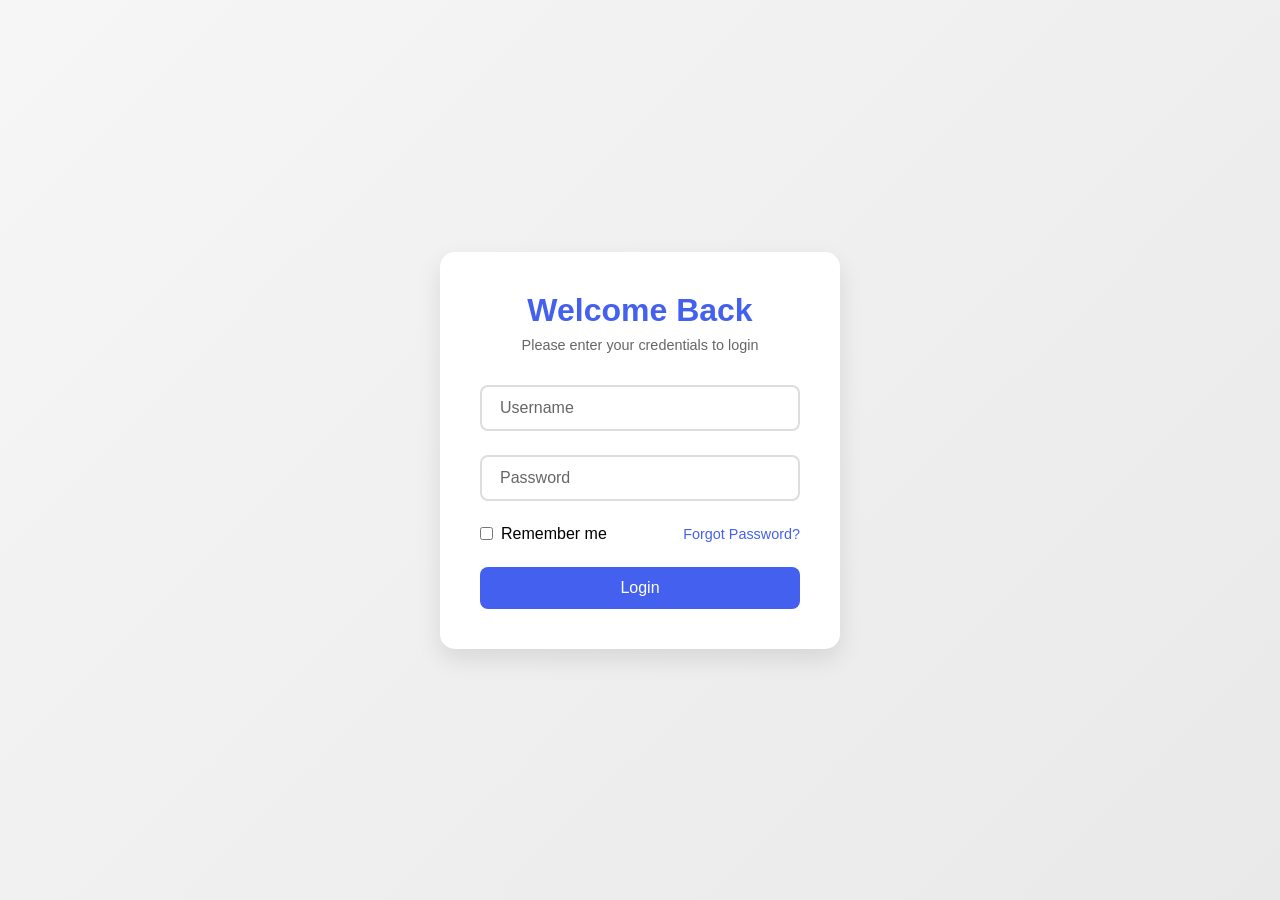
==== index.html @ 2fa5e7f1 "This is  start by nouf" ====
<!DOCTYPE html>
<html lang="en">
<head>
    <meta charset="UTF-8">
    <meta name="viewport" content="width=device-width, initial-scale=1.0">
    <title>Login System</title>
    <link href="https://cdnjs.cloudflare.com/ajax/libs/font-awesome/6.0.0/css/all.min.css" rel="stylesheet">
    <style>
        * {
            margin: 0;
            padding: 0;
            box-sizing: border-box;
        }

        :root {
            --primary-color: #4361ee;
            --error-color: #ef233c;
            --success-color: #2ecc71;
            --bg-color: #f8f9fa;
            --text-color: #2b2d42;
        }

        body {
            font-family: 'Segoe UI', sans-serif;
            background: var(--bg-color);
            height: 100vh;
            display: flex;
            justify-content: center;
            align-items: center;
            background: linear-gradient(135deg, #f6f6f6 0%, #e9e9e9 100%);
        }

        .login-container {
            background: white;
            padding: 2.5rem;
            border-radius: 15px;
            box-shadow: 0 10px 25px rgba(0,0,0,0.1);
            width: 100%;
            max-width: 400px;
            position: relative;
            overflow: hidden;
        }

        .login-header {
            text-align: center;
            margin-bottom: 2rem;
        }

        .login-header h1 {
            color: var(--primary-color);
            font-size: 2rem;
            margin-bottom: 0.5rem;
        }

        .login-header p {
            color: #666;
            font-size: 0.9rem;
        }

        .input-group {
            position: relative;
            margin-bottom: 1.5rem;
        }

        .input-group input {
            width: 100%;
            padding: 12px 15px;
            border: 2px solid #ddd;
            border-radius: 8px;
            font-size: 1rem;
            transition: all 0.3s ease;
        }

        .input-group input:focus {
            border-color: var(--primary-color);
            outline: none;
            box-shadow: 0 0 0 3px rgba(67, 97, 238, 0.1);
        }

        .input-group label {
            position: absolute;
            left: 15px;
            top: 50%;
            transform: translateY(-50%);
            background: white;
            padding: 0 5px;
            color: #666;
            transition: all 0.3s ease;
            pointer-events: none;
        }

        .input-group input:focus ~ label,
        .input-group input:valid ~ label {
            top: 0;
            font-size: 0.85rem;
            color: var(--primary-color);
        }

        .error-message {
            background: #fff3f3;
            color: var(--error-color);
            padding: 10px;
            border-radius: 8px;
            margin-bottom: 1rem;
            font-size: 0.9rem;
            display: none;
            animation: slideDown 0.3s ease-out;
        }

        @keyframes slideDown {
            from {
                transform: translateY(-10px);
                opacity: 0;
            }
            to {
                transform: translateY(0);
                opacity: 1;
            }
        }

        .login-btn {
            width: 100%;
            padding: 12px;
            background: var(--primary-color);
            color: white;
            border: none;
            border-radius: 8px;
            font-size: 1rem;
            cursor: pointer;
            transition: all 0.3s ease;
            position: relative;
        }

        .login-btn:hover {
            background: #3451d1;
            transform: translateY(-1px);
        }

        .login-btn:active {
            transform: translateY(1px);
        }

        .login-btn.loading {
            color: transparent;
        }

        .login-btn .spinner {
            position: absolute;
            top: 50%;
            left: 50%;
            transform: translate(-50%, -50%);
            display: none;
        }

        .login-btn.loading .spinner {
            display: block;
            color: white;
        }

        .remember-forgot {
            display: flex;
            justify-content: space-between;
            align-items: center;
            margin-bottom: 1.5rem;
        }

        .remember-me {
            display: flex;
            align-items: center;
            gap: 0.5rem;
        }

        .remember-me input[type="checkbox"] {
            accent-color: var(--primary-color);
        }

        .forgot-password {
            color: var(--primary-color);
            text-decoration: none;
            font-size: 0.9rem;
        }

        .forgot-password:hover {
            text-decoration: underline;
        }

        @media (max-width: 480px) {
            .login-container {
                margin: 1rem;
                padding: 1.5rem;
            }
        }

        /* Success message styles */
        .success-message {
            background: #efffef;
            color: var(--success-color);
            padding: 10px;
            border-radius: 8px;
            margin-bottom: 1rem;
            font-size: 0.9rem;
            display: none;
            animation: slideDown 0.3s ease-out;
        }

        /* Loading overlay */
        .loading-overlay {
            position: absolute;
            top: 0;
            left: 0;
            right: 0;
            bottom: 0;
            background: rgba(255, 255, 255, 0.8);
            display: none;
            justify-content: center;
            align-items: center;
            backdrop-filter: blur(3px);
        }

        .loading-overlay.active {
            display: flex;
        }
    </style>
</head>
<body>
    <div class="login-container">
        <div class="login-header">
            <h1>Welcome Back</h1>
            <p>Please enter your credentials to login</p>
        </div>

        <div class="error-message" id="errorMessage"></div>
        <div class="success-message" id="successMessage"></div>

        <form id="loginForm">
            <div class="input-group">
                <input type="text" id="username" required>
                <label for="username">Username</label>
            </div>

            <div class="input-group">
                <input type="password" id="password" required>
                <label for="password">Password</label>
            </div>

            <div class="remember-forgot">
                <label class="remember-me">
                    <input type="checkbox" id="rememberMe">
                    <span>Remember me</span>
                </label>
                <a href="#" class="forgot-password">Forgot Password?</a>
            </div>

            <button type="submit" class="login-btn" id="loginBtn">
                Login
                <span class="spinner">
                    <i class="fas fa-circle-notch fa-spin"></i>
                </span>
            </button>
        </form>

        <div class="loading-overlay">
            <i class="fas fa-circle-notch fa-spin fa-2x"></i>
        </div>
    </div>

    <script>
     document.addEventListener('DOMContentLoaded', function() {
    const loginForm = document.getElementById('loginForm');
    const errorMessage = document.getElementById('errorMessage');
    const successMessage = document.getElementById('successMessage');
    const loginBtn = document.getElementById('loginBtn');
    const loadingOverlay = document.querySelector('.loading-overlay');

    // Utility functions for showing messages and loading states
    function showError(message) {
        errorMessage.textContent = message;
        errorMessage.style.display = 'block';
        successMessage.style.display = 'none';
        loginForm.classList.add('shake');
        setTimeout(() => {
            errorMessage.style.display = 'none';
            loginForm.classList.remove('shake');
        }, 3000);
    }

    function showSuccess(message) {
        successMessage.textContent = message;
        successMessage.style.display = 'block';
        errorMessage.style.display = 'none';
        setTimeout(() => {
            successMessage.style.display = 'none';
        }, 3000);
    }

    function startLoading() {
        loginBtn.classList.add('loading');
        loadingOverlay.classList.add('active');
        loginBtn.disabled = true;
    }

    function stopLoading() {
        loginBtn.classList.remove('loading');
        loadingOverlay.classList.remove('active');
        loginBtn.disabled = false;
    }

    // Form submission handler
    loginForm.addEventListener('submit', async (e) => {
        e.preventDefault();
        
        const username = document.getElementById('username').value.trim();
        const password = document.getElementById('password').value.trim();

        // Front-end validation
        if (!username) {
            showError('Please enter your username');
            return;
        }

        if (!password) {
            showError('Please enter your password');
            return;
        }

      

        startLoading();

        // AJAX request
        const xhr = new XMLHttpRequest();
        xhr.open('POST', 'login.php', true);
        xhr.setRequestHeader('Content-Type', 'application/x-www-form-urlencoded');

        xhr.onload = function() {
            stopLoading();
            
            if (xhr.status === 200) {
                try {
                    const response = JSON.parse(xhr.responseText);
                    
                    if (response.success) {
                        showSuccess(response.message || 'Login successful! Redirecting...');
                        setTimeout(() => {
                            window.location.href = response.redirect || '/dashboard';
                        }, 1500);
                    } else {
                        showError(response.message || 'Invalid credentials');
                    }
                } catch (e) {
                    // Fallback for non-JSON responses
                    if (xhr.responseText.includes('Welcome')) {
                        showSuccess('Login successful! Redirecting...');
                        setTimeout(() => {
                            window.location.href = '/dashboard';
                        }, 1500);
                    } else {
                        showError(xhr.responseText || 'Invalid credentials');
                    }
                }
            } else {
                showError('Server error! Please try again later.');
            }
        };

        xhr.onerror = function() {
            stopLoading();
            showError('Connection error! Please check your internet connection.');
        };

        xhr.ontimeout = function() {
            stopLoading();
            showError('Request timed out! Please try again.');
        };

        // Set timeout for request
        xhr.timeout = 10000; // 10 seconds

        // Send the request with CSRF token if available
        const csrfToken = document.querySelector('meta[name="csrf-token"]')?.getAttribute('content');
        let formData = `username=${encodeURIComponent(username)}&password=${encodeURIComponent(password)}`;
        if (csrfToken) {
            formData += `&csrf_token=${encodeURIComponent(csrfToken)}`;
        }

        xhr.send(formData);
    });

    // Input animations and validation
    const inputs = document.querySelectorAll('input');
    inputs.forEach(input => {
        // Focus effects
        input.addEventListener('focus', () => {
            input.parentElement.classList.add('focused');
        });
        
        input.addEventListener('blur', () => {
            if (!input.value) {
                input.parentElement.classList.remove('focused');
            }
            validateInput(input);
        });

        // Real-time validation
        input.addEventListener('input', () => {
            validateInput(input);
        });
    });

    function validateInput(input) {
        const parent = input.parentElement;
        
        if (input.id === 'username') {
            if (input.value.length < 3) {
                parent.classList.add('error');
                parent.dataset.error = 'Username must be at least 3 characters';
            } else {
                parent.classList.remove('error');
                delete parent.dataset.error;
            }
        }
        
    
    }

    // Remember me functionality
    const rememberMe = document.getElementById('rememberMe');
    if (rememberMe) {
        rememberMe.checked = localStorage.getItem('rememberMe') === 'true';
        rememberMe.addEventListener('change', () => {
            localStorage.setItem('rememberMe', rememberMe.checked);
        });
    }
});
    </script>
</body>
</html>
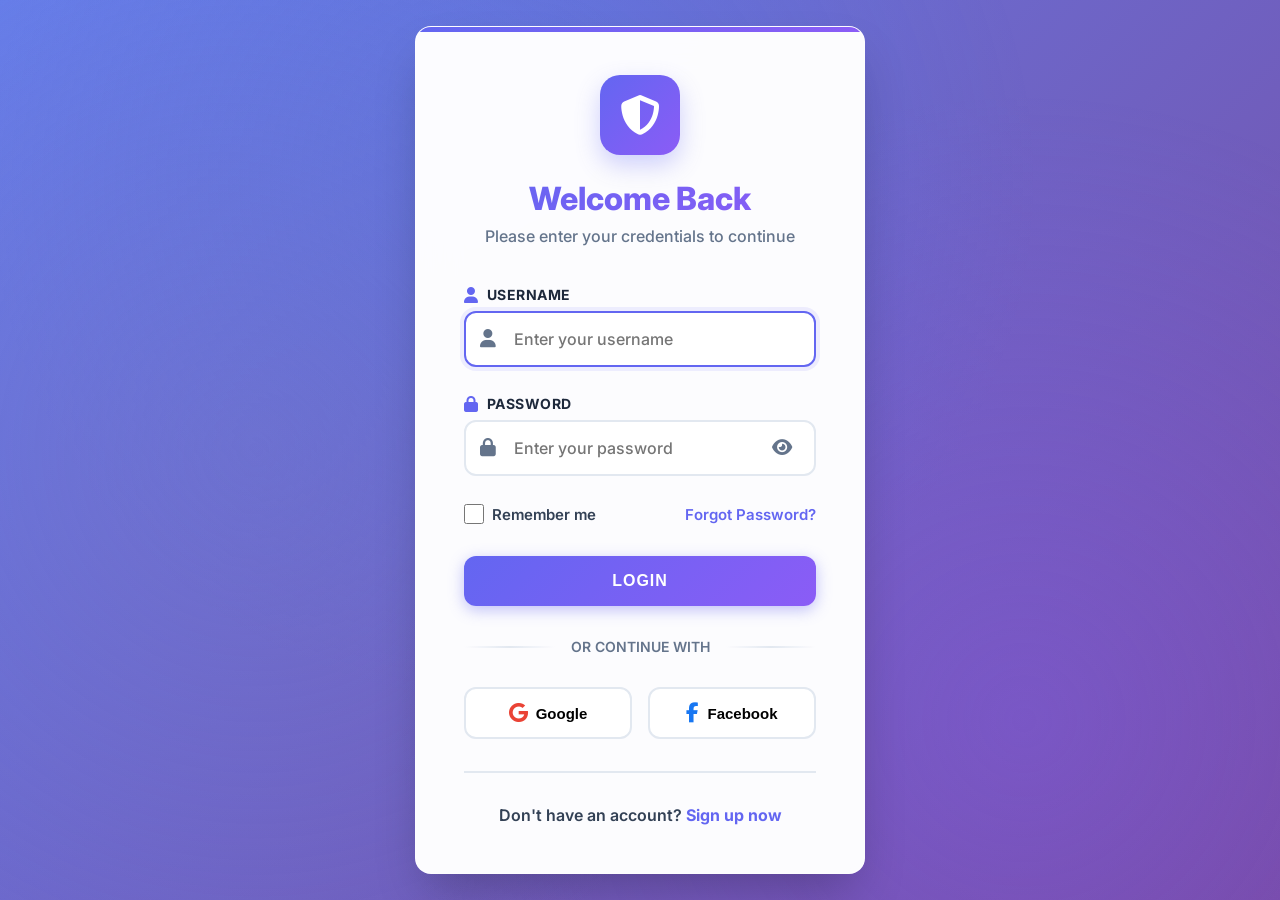
==== commit 048ab805: "last updated index.html and login.php" ====
--- a/index.html
+++ b/index.html
@@ -3,8 +3,9 @@
 <head>
     <meta charset="UTF-8">
     <meta name="viewport" content="width=device-width, initial-scale=1.0">
-    <title>Login System</title>
-    <link href="https://cdnjs.cloudflare.com/ajax/libs/font-awesome/6.0.0/css/all.min.css" rel="stylesheet">
+    <title>Login System - Professional Authentication</title>
+    <link href="https://cdnjs.cloudflare.com/ajax/libs/font-awesome/6.5.1/css/all.min.css" rel="stylesheet">
+    <link href="https://fonts.googleapis.com/css2?family=Inter:wght@300;400;500;600;700;800&display=swap" rel="stylesheet">
     <style>
         * {
             margin: 0;
@@ -13,103 +14,80 @@
         }
 
         :root {
-            --primary-color: #4361ee;
-            --error-color: #ef233c;
-            --success-color: #2ecc71;
-            --bg-color: #f8f9fa;
-            --text-color: #2b2d42;
+            --primary: #6366f1;
+            --primary-dark: #4f46e5;
+            --primary-light: #818cf8;
+            --secondary: #8b5cf6;
+            --success: #10b981;
+            --error: #ef4444;
+            --warning: #f59e0b;
+            --dark: #1e293b;
+            --light: #f8fafc;
+            --text: #334155;
+            --text-light: #64748b;
+            --border: #e2e8f0;
+            --shadow: 0 4px 6px -1px rgba(0,0,0,0.1);
+            --shadow-lg: 0 20px 25px -5px rgba(0,0,0,0.1);
+            --shadow-xl: 0 25px 50px -12px rgba(0,0,0,0.25);
+            --radius: 12px;
+            --radius-lg: 16px;
+            --transition: all 0.3s cubic-bezier(0.4, 0, 0.2, 1);
         }
 
         body {
-            font-family: 'Segoe UI', sans-serif;
-            background: var(--bg-color);
-            height: 100vh;
+            font-family: 'Inter', -apple-system, BlinkMacSystemFont, 'Segoe UI', sans-serif;
+            background: linear-gradient(135deg, #667eea 0%, #764ba2 100%);
+            min-height: 100vh;
             display: flex;
             justify-content: center;
             align-items: center;
-            background: linear-gradient(135deg, #f6f6f6 0%, #e9e9e9 100%);
-        }
-
-        .login-container {
-            background: white;
-            padding: 2.5rem;
-            border-radius: 15px;
-            box-shadow: 0 10px 25px rgba(0,0,0,0.1);
-            width: 100%;
-            max-width: 400px;
+            padding: 1rem;
             position: relative;
             overflow: hidden;
         }
 
-        .login-header {
-            text-align: center;
-            margin-bottom: 2rem;
-        }
-
-        .login-header h1 {
-            color: var(--primary-color);
-            font-size: 2rem;
-            margin-bottom: 0.5rem;
-        }
-
-        .login-header p {
-            color: #666;
-            font-size: 0.9rem;
-        }
-
-        .input-group {
+        body::before {
+            content: '';
+            position: fixed;
+            top: 0;
+            left: 0;
+            width: 100%;
+            height: 100%;
+            background: 
+                radial-gradient(circle at 20% 50%, rgba(120, 119, 198, 0.3), transparent 50%),
+                radial-gradient(circle at 80% 80%, rgba(138, 92, 246, 0.3), transparent 50%),
+                radial-gradient(circle at 40% 20%, rgba(59, 130, 246, 0.2), transparent 50%);
+            pointer-events: none;
+            animation: gradientShift 15s ease infinite;
+        }
+
+        @keyframes gradientShift {
+            0%, 100% { opacity: 1; }
+            50% { opacity: 0.8; }
+        }
+
+        .login-wrapper {
             position: relative;
-            margin-bottom: 1.5rem;
-        }
-
-        .input-group input {
+            z-index: 1;
             width: 100%;
-            padding: 12px 15px;
-            border: 2px solid #ddd;
-            border-radius: 8px;
-            font-size: 1rem;
-            transition: all 0.3s ease;
-        }
-
-        .input-group input:focus {
-            border-color: var(--primary-color);
-            outline: none;
-            box-shadow: 0 0 0 3px rgba(67, 97, 238, 0.1);
-        }
-
-        .input-group label {
-            position: absolute;
-            left: 15px;
-            top: 50%;
-            transform: translateY(-50%);
-            background: white;
-            padding: 0 5px;
-            color: #666;
-            transition: all 0.3s ease;
-            pointer-events: none;
-        }
-
-        .input-group input:focus ~ label,
-        .input-group input:valid ~ label {
-            top: 0;
-            font-size: 0.85rem;
-            color: var(--primary-color);
-        }
-
-        .error-message {
-            background: #fff3f3;
-            color: var(--error-color);
-            padding: 10px;
-            border-radius: 8px;
-            margin-bottom: 1rem;
-            font-size: 0.9rem;
-            display: none;
-            animation: slideDown 0.3s ease-out;
-        }
-
-        @keyframes slideDown {
+            max-width: 450px;
+        }
+
+        .login-container {
+            background: rgba(255, 255, 255, 0.98);
+            backdrop-filter: blur(20px);
+            padding: 3rem;
+            border-radius: var(--radius-lg);
+            box-shadow: var(--shadow-xl);
+            border: 1px solid rgba(255, 255, 255, 0.5);
+            position: relative;
+            overflow: hidden;
+            animation: slideUp 0.6s cubic-bezier(0.34, 1.56, 0.64, 1);
+        }
+
+        @keyframes slideUp {
             from {
-                transform: translateY(-10px);
+                transform: translateY(50px);
                 opacity: 0;
             }
             to {
@@ -118,33 +96,306 @@
             }
         }
 
+        .login-container::before {
+            content: '';
+            position: absolute;
+            top: 0;
+            left: 0;
+            width: 100%;
+            height: 5px;
+            background: linear-gradient(90deg, var(--primary), var(--secondary));
+        }
+
+        .login-header {
+            text-align: center;
+            margin-bottom: 2.5rem;
+        }
+
+        .logo {
+            width: 80px;
+            height: 80px;
+            margin: 0 auto 1.5rem;
+            background: linear-gradient(135deg, var(--primary), var(--secondary));
+            border-radius: 20px;
+            display: flex;
+            align-items: center;
+            justify-content: center;
+            box-shadow: 0 10px 25px rgba(99, 102, 241, 0.3);
+            animation: float 3s ease-in-out infinite;
+        }
+
+        @keyframes float {
+            0%, 100% { transform: translateY(0); }
+            50% { transform: translateY(-10px); }
+        }
+
+        .logo i {
+            font-size: 2.5rem;
+            color: white;
+        }
+
+        .login-header h1 {
+            font-size: 2rem;
+            font-weight: 800;
+            background: linear-gradient(135deg, var(--primary) 0%, var(--secondary) 100%);
+            -webkit-background-clip: text;
+            -webkit-text-fill-color: transparent;
+            background-clip: text;
+            margin-bottom: 0.5rem;
+        }
+
+        .login-header p {
+            color: var(--text-light);
+            font-size: 1rem;
+            font-weight: 500;
+        }
+
+        .alert {
+            padding: 1rem 1.25rem;
+            border-radius: var(--radius);
+            margin-bottom: 1.5rem;
+            display: none;
+            align-items: center;
+            gap: 0.75rem;
+            font-weight: 600;
+            font-size: 0.9375rem;
+            animation: slideDown 0.4s cubic-bezier(0.34, 1.56, 0.64, 1);
+        }
+
+        @keyframes slideDown {
+            from {
+                transform: translateY(-20px);
+                opacity: 0;
+            }
+            to {
+                transform: translateY(0);
+                opacity: 1;
+            }
+        }
+
+        .alert.show {
+            display: flex;
+        }
+
+        .alert i {
+            font-size: 1.25rem;
+        }
+
+        .alert-error {
+            background: linear-gradient(135deg, #fef2f2 0%, #fee2e2 100%);
+            color: var(--error);
+            border: 2px solid #fecaca;
+        }
+
+        .alert-success {
+            background: linear-gradient(135deg, #f0fdf4 0%, #dcfce7 100%);
+            color: var(--success);
+            border: 2px solid #bbf7d0;
+        }
+
+        .alert-warning {
+            background: linear-gradient(135deg, #fffbeb 0%, #fef3c7 100%);
+            color: var(--warning);
+            border: 2px solid #fde68a;
+        }
+
+        .input-group {
+            position: relative;
+            margin-bottom: 1.75rem;
+        }
+
+        .input-group label {
+            display: block;
+            margin-bottom: 0.5rem;
+            color: var(--dark);
+            font-weight: 700;
+            font-size: 0.875rem;
+            text-transform: uppercase;
+            letter-spacing: 0.5px;
+            display: flex;
+            align-items: center;
+            gap: 0.5rem;
+        }
+
+        .input-group label i {
+            color: var(--primary);
+            font-size: 1rem;
+        }
+
+        .input-wrapper {
+            position: relative;
+        }
+
+        .input-icon {
+            position: absolute;
+            left: 1rem;
+            top: 50%;
+            transform: translateY(-50%);
+            color: var(--text-light);
+            font-size: 1.125rem;
+            transition: var(--transition);
+        }
+
+        .input-group input {
+            width: 100%;
+            padding: 1rem 1rem 1rem 3rem;
+            border: 2px solid var(--border);
+            border-radius: var(--radius);
+            font-size: 1rem;
+            font-weight: 500;
+            transition: var(--transition);
+            font-family: inherit;
+            background: white;
+        }
+
+        .input-group input:focus {
+            outline: none;
+            border-color: var(--primary);
+            box-shadow: 0 0 0 4px rgba(99, 102, 241, 0.1);
+        }
+
+        .input-group input:focus ~ .input-icon {
+            color: var(--primary);
+        }
+
+        .input-group.error input {
+            border-color: var(--error);
+            animation: shake 0.4s;
+        }
+
+        @keyframes shake {
+            0%, 100% { transform: translateX(0); }
+            25% { transform: translateX(-10px); }
+            75% { transform: translateX(10px); }
+        }
+
+        .password-toggle {
+            position: absolute;
+            right: 1rem;
+            top: 50%;
+            transform: translateY(-50%);
+            background: none;
+            border: none;
+            color: var(--text-light);
+            cursor: pointer;
+            font-size: 1.125rem;
+            transition: var(--transition);
+            padding: 0.5rem;
+        }
+
+        .password-toggle:hover {
+            color: var(--primary);
+        }
+
+        .input-error {
+            color: var(--error);
+            font-size: 0.8125rem;
+            margin-top: 0.5rem;
+            display: none;
+            font-weight: 600;
+        }
+
+        .input-group.error .input-error {
+            display: block;
+        }
+
+        .remember-forgot {
+            display: flex;
+            justify-content: space-between;
+            align-items: center;
+            margin-bottom: 2rem;
+        }
+
+        .remember-me {
+            display: flex;
+            align-items: center;
+            gap: 0.5rem;
+            cursor: pointer;
+            user-select: none;
+        }
+
+        .remember-me input[type="checkbox"] {
+            width: 20px;
+            height: 20px;
+            accent-color: var(--primary);
+            cursor: pointer;
+        }
+
+        .remember-me label {
+            color: var(--text);
+            font-weight: 600;
+            cursor: pointer;
+            font-size: 0.9375rem;
+        }
+
+        .forgot-password {
+            color: var(--primary);
+            text-decoration: none;
+            font-weight: 600;
+            font-size: 0.9375rem;
+            transition: var(--transition);
+        }
+
+        .forgot-password:hover {
+            color: var(--primary-dark);
+            text-decoration: underline;
+        }
+
         .login-btn {
             width: 100%;
-            padding: 12px;
-            background: var(--primary-color);
+            padding: 1rem 1.5rem;
+            background: linear-gradient(135deg, var(--primary), var(--secondary));
             color: white;
             border: none;
-            border-radius: 8px;
+            border-radius: var(--radius);
             font-size: 1rem;
+            font-weight: 700;
             cursor: pointer;
-            transition: all 0.3s ease;
+            transition: var(--transition);
             position: relative;
+            overflow: hidden;
+            text-transform: uppercase;
+            letter-spacing: 1px;
+            box-shadow: 0 4px 15px rgba(99, 102, 241, 0.4);
+        }
+
+        .login-btn::before {
+            content: '';
+            position: absolute;
+            top: 50%;
+            left: 50%;
+            width: 0;
+            height: 0;
+            border-radius: 50%;
+            background: rgba(255, 255, 255, 0.3);
+            transform: translate(-50%, -50%);
+            transition: width 0.6s, height 0.6s;
+        }
+
+        .login-btn:hover::before {
+            width: 300px;
+            height: 300px;
         }
 
         .login-btn:hover {
-            background: #3451d1;
-            transform: translateY(-1px);
+            box-shadow: 0 6px 20px rgba(99, 102, 241, 0.5);
+            transform: translateY(-2px);
         }
 
         .login-btn:active {
-            transform: translateY(1px);
+            transform: translateY(0);
+        }
+
+        .login-btn:disabled {
+            opacity: 0.7;
+            cursor: not-allowed;
         }
 
         .login-btn.loading {
             color: transparent;
         }
 
-        .login-btn .spinner {
+        .spinner {
             position: absolute;
             top: 50%;
             left: 50%;
@@ -154,284 +405,512 @@
 
         .login-btn.loading .spinner {
             display: block;
+        }
+
+        .spinner i {
+            font-size: 1.5rem;
             color: white;
-        }
-
-        .remember-forgot {
-            display: flex;
-            justify-content: space-between;
-            align-items: center;
-            margin-bottom: 1.5rem;
-        }
-
-        .remember-me {
+            animation: spin 1s linear infinite;
+        }
+
+        @keyframes spin {
+            from { transform: rotate(0deg); }
+            to { transform: rotate(360deg); }
+        }
+
+        .divider {
             display: flex;
             align-items: center;
+            margin: 2rem 0;
+            color: var(--text-light);
+            font-weight: 600;
+            font-size: 0.875rem;
+        }
+
+        .divider::before,
+        .divider::after {
+            content: '';
+            flex: 1;
+            height: 2px;
+            background: linear-gradient(90deg, transparent, var(--border), transparent);
+        }
+
+        .divider span {
+            padding: 0 1rem;
+        }
+
+        .social-login {
+            display: grid;
+            grid-template-columns: repeat(2, 1fr);
+            gap: 1rem;
+        }
+
+        .social-btn {
+            padding: 0.875rem;
+            border: 2px solid var(--border);
+            border-radius: var(--radius);
+            background: white;
+            cursor: pointer;
+            transition: var(--transition);
+            display: flex;
+            align-items: center;
+            justify-content: center;
             gap: 0.5rem;
-        }
-
-        .remember-me input[type="checkbox"] {
-            accent-color: var(--primary-color);
-        }
-
-        .forgot-password {
-            color: var(--primary-color);
+            font-weight: 600;
+            font-size: 0.9375rem;
+        }
+
+        .social-btn:hover {
+            border-color: var(--primary);
+            background: linear-gradient(135deg, rgba(99, 102, 241, 0.05) 0%, rgba(139, 92, 246, 0.05) 100%);
+            transform: translateY(-2px);
+            box-shadow: var(--shadow);
+        }
+
+        .social-btn i {
+            font-size: 1.25rem;
+        }
+
+        .social-btn.google i {
+            color: #ea4335;
+        }
+
+        .social-btn.facebook i {
+            color: #1877f2;
+        }
+
+        .signup-link {
+            text-align: center;
+            margin-top: 2rem;
+            padding-top: 2rem;
+            border-top: 2px solid var(--border);
+            color: var(--text);
+            font-weight: 600;
+        }
+
+        .signup-link a {
+            color: var(--primary);
             text-decoration: none;
-            font-size: 0.9rem;
-        }
-
-        .forgot-password:hover {
+            font-weight: 700;
+            transition: var(--transition);
+        }
+
+        .signup-link a:hover {
+            color: var(--primary-dark);
             text-decoration: underline;
         }
 
-        @media (max-width: 480px) {
-            .login-container {
-                margin: 1rem;
-                padding: 1.5rem;
-            }
-        }
-
-        /* Success message styles */
-        .success-message {
-            background: #efffef;
-            color: var(--success-color);
-            padding: 10px;
-            border-radius: 8px;
-            margin-bottom: 1rem;
-            font-size: 0.9rem;
-            display: none;
-            animation: slideDown 0.3s ease-out;
-        }
-
-        /* Loading overlay */
         .loading-overlay {
             position: absolute;
             top: 0;
             left: 0;
             right: 0;
             bottom: 0;
-            background: rgba(255, 255, 255, 0.8);
+            background: rgba(255, 255, 255, 0.95);
+            backdrop-filter: blur(8px);
             display: none;
             justify-content: center;
             align-items: center;
-            backdrop-filter: blur(3px);
+            border-radius: var(--radius-lg);
+            z-index: 10;
         }
 
         .loading-overlay.active {
             display: flex;
+        }
+
+        .loading-overlay i {
+            font-size: 3rem;
+            color: var(--primary);
+            animation: spin 1s linear infinite;
+        }
+
+        /* Responsive Design */
+        @media (max-width: 480px) {
+            .login-container {
+                padding: 2rem 1.5rem;
+            }
+
+            .login-header h1 {
+                font-size: 1.75rem;
+            }
+
+            .logo {
+                width: 70px;
+                height: 70px;
+            }
+
+            .logo i {
+                font-size: 2rem;
+            }
+
+            .social-login {
+                grid-template-columns: 1fr;
+            }
+        }
+
+        /* Accessibility */
+        .visually-hidden {
+            position: absolute;
+            width: 1px;
+            height: 1px;
+            padding: 0;
+            margin: -1px;
+            overflow: hidden;
+            clip: rect(0, 0, 0, 0);
+            white-space: nowrap;
+            border-width: 0;
+        }
+
+        /* Focus visible for keyboard navigation */
+        *:focus-visible {
+            outline: 3px solid var(--primary);
+            outline-offset: 2px;
         }
     </style>
 </head>
 <body>
-    <div class="login-container">
-        <div class="login-header">
-            <h1>Welcome Back</h1>
-            <p>Please enter your credentials to login</p>
-        </div>
-
-        <div class="error-message" id="errorMessage"></div>
-        <div class="success-message" id="successMessage"></div>
-
-        <form id="loginForm">
-            <div class="input-group">
-                <input type="text" id="username" required>
-                <label for="username">Username</label>
+    <div class="login-wrapper">
+        <div class="login-container">
+            <div class="login-header">
+                <div class="logo">
+                    <i class="fas fa-shield-halved"></i>
+                </div>
+                <h1>Welcome Back</h1>
+                <p>Please enter your credentials to continue</p>
             </div>
 
-            <div class="input-group">
-                <input type="password" id="password" required>
-                <label for="password">Password</label>
+            <div class="alert alert-error" id="errorAlert">
+                <i class="fas fa-exclamation-circle"></i>
+                <span id="errorMessage"></span>
             </div>
 
-            <div class="remember-forgot">
-                <label class="remember-me">
-                    <input type="checkbox" id="rememberMe">
-                    <span>Remember me</span>
-                </label>
-                <a href="#" class="forgot-password">Forgot Password?</a>
+            <div class="alert alert-success" id="successAlert">
+                <i class="fas fa-check-circle"></i>
+                <span id="successMessage"></span>
             </div>
 
-            <button type="submit" class="login-btn" id="loginBtn">
-                Login
-                <span class="spinner">
-                    <i class="fas fa-circle-notch fa-spin"></i>
-                </span>
-            </button>
-        </form>
-
-        <div class="loading-overlay">
-            <i class="fas fa-circle-notch fa-spin fa-2x"></i>
+            <form id="loginForm" novalidate>
+                <div class="input-group" id="usernameGroup">
+                    <label for="username">
+                        <i class="fas fa-user"></i>
+                        Username
+                    </label>
+                    <div class="input-wrapper">
+                        <i class="input-icon fas fa-user"></i>
+                        <input 
+                            type="text" 
+                            id="username" 
+                            name="username"
+                            placeholder="Enter your username"
+                            autocomplete="username"
+                            required
+                            minlength="3"
+                        >
+                    </div>
+                    <div class="input-error">Username must be at least 3 characters</div>
+                </div>
+
+                <div class="input-group" id="passwordGroup">
+                    <label for="password">
+                        <i class="fas fa-lock"></i>
+                        Password
+                    </label>
+                    <div class="input-wrapper">
+                        <i class="input-icon fas fa-lock"></i>
+                        <input 
+                            type="password" 
+                            id="password" 
+                            name="password"
+                            placeholder="Enter your password"
+                            autocomplete="current-password"
+                            required
+                            minlength="6"
+                        >
+                        <button type="button" class="password-toggle" id="togglePassword" aria-label="Toggle password visibility">
+                            <i class="fas fa-eye"></i>
+                        </button>
+                    </div>
+                    <div class="input-error">Password must be at least 6 characters</div>
+                </div>
+
+                <div class="remember-forgot">
+                    <div class="remember-me">
+                        <input type="checkbox" id="rememberMe" name="rememberMe">
+                        <label for="rememberMe">Remember me</label>
+                    </div>
+                    <a href="#" class="forgot-password">Forgot Password?</a>
+                </div>
+
+                <button type="submit" class="login-btn" id="loginBtn">
+                    <span>Login</span>
+                    <span class="spinner">
+                        <i class="fas fa-circle-notch"></i>
+                    </span>
+                </button>
+            </form>
+
+            <div class="divider">
+                <span>OR CONTINUE WITH</span>
+            </div>
+
+            <div class="social-login">
+                <button class="social-btn google" type="button">
+                    <i class="fab fa-google"></i>
+                    Google
+                </button>
+                <button class="social-btn facebook" type="button">
+                    <i class="fab fa-facebook-f"></i>
+                    Facebook
+                </button>
+            </div>
+
+            <div class="signup-link">
+                Don't have an account? <a href="#">Sign up now</a>
+            </div>
+
+            <div class="loading-overlay" id="loadingOverlay">
+                <i class="fas fa-circle-notch"></i>
+            </div>
         </div>
     </div>
 
     <script>
-     document.addEventListener('DOMContentLoaded', function() {
-    const loginForm = document.getElementById('loginForm');
-    const errorMessage = document.getElementById('errorMessage');
-    const successMessage = document.getElementById('successMessage');
-    const loginBtn = document.getElementById('loginBtn');
-    const loadingOverlay = document.querySelector('.loading-overlay');
-
-    // Utility functions for showing messages and loading states
-    function showError(message) {
-        errorMessage.textContent = message;
-        errorMessage.style.display = 'block';
-        successMessage.style.display = 'none';
-        loginForm.classList.add('shake');
-        setTimeout(() => {
-            errorMessage.style.display = 'none';
-            loginForm.classList.remove('shake');
-        }, 3000);
-    }
-
-    function showSuccess(message) {
-        successMessage.textContent = message;
-        successMessage.style.display = 'block';
-        errorMessage.style.display = 'none';
-        setTimeout(() => {
-            successMessage.style.display = 'none';
-        }, 3000);
-    }
-
-    function startLoading() {
-        loginBtn.classList.add('loading');
-        loadingOverlay.classList.add('active');
-        loginBtn.disabled = true;
-    }
-
-    function stopLoading() {
-        loginBtn.classList.remove('loading');
-        loadingOverlay.classList.remove('active');
-        loginBtn.disabled = false;
-    }
-
-    // Form submission handler
-    loginForm.addEventListener('submit', async (e) => {
-        e.preventDefault();
-        
-        const username = document.getElementById('username').value.trim();
-        const password = document.getElementById('password').value.trim();
-
-        // Front-end validation
-        if (!username) {
-            showError('Please enter your username');
-            return;
-        }
-
-        if (!password) {
-            showError('Please enter your password');
-            return;
-        }
-
-      
-
-        startLoading();
-
-        // AJAX request
-        const xhr = new XMLHttpRequest();
-        xhr.open('POST', 'login.php', true);
-        xhr.setRequestHeader('Content-Type', 'application/x-www-form-urlencoded');
-
-        xhr.onload = function() {
-            stopLoading();
-            
-            if (xhr.status === 200) {
-                try {
-                    const response = JSON.parse(xhr.responseText);
+        document.addEventListener('DOMContentLoaded', function() {
+            // DOM Elements
+            const loginForm = document.getElementById('loginForm');
+            const errorAlert = document.getElementById('errorAlert');
+            const successAlert = document.getElementById('successAlert');
+            const errorMessage = document.getElementById('errorMessage');
+            const successMessage = document.getElementById('successMessage');
+            const loginBtn = document.getElementById('loginBtn');
+            const loadingOverlay = document.getElementById('loadingOverlay');
+            const usernameInput = document.getElementById('username');
+            const passwordInput = document.getElementById('password');
+            const togglePassword = document.getElementById('togglePassword');
+            const rememberMe = document.getElementById('rememberMe');
+
+            // Password toggle functionality
+            togglePassword.addEventListener('click', function() {
+                const type = passwordInput.getAttribute('type') === 'password' ? 'text' : 'password';
+                passwordInput.setAttribute('type', type);
+                this.querySelector('i').classList.toggle('fa-eye');
+                this.querySelector('i').classList.toggle('fa-eye-slash');
+            });
+
+            // Remember me functionality
+            if (localStorage.getItem('rememberMe') === 'true') {
+                rememberMe.checked = true;
+                const savedUsername = localStorage.getItem('username');
+                if (savedUsername) {
+                    usernameInput.value = savedUsername;
+                }
+            }
+
+            rememberMe.addEventListener('change', function() {
+                if (this.checked) {
+                    localStorage.setItem('rememberMe', 'true');
+                } else {
+                    localStorage.removeItem('rememberMe');
+                    localStorage.removeItem('username');
+                }
+            });
+
+            // Utility functions
+            function showError(message) {
+                errorMessage.textContent = message;
+                errorAlert.classList.add('show');
+                successAlert.classList.remove('show');
+                setTimeout(() => {
+                    errorAlert.classList.remove('show');
+                }, 5000);
+            }
+
+            function showSuccess(message) {
+                successMessage.textContent = message;
+                successAlert.classList.add('show');
+                errorAlert.classList.remove('show');
+            }
+
+            function startLoading() {
+                loginBtn.classList.add('loading');
+                loginBtn.disabled = true;
+                loadingOverlay.classList.add('active');
+            }
+
+            function stopLoading() {
+                loginBtn.classList.remove('loading');
+                loginBtn.disabled = false;
+                loadingOverlay.classList.remove('active');
+            }
+
+            function validateInput(input) {
+                const group = input.closest('.input-group');
+                const value = input.value.trim();
+
+                if (input.id === 'username') {
+                    if (value.length < 3) {
+                        group.classList.add('error');
+                        return false;
+                    } else {
+                        group.classList.remove('error');
+                        return true;
+                    }
+                }
+
+                if (input.id === 'password') {
+                    if (value.length < 6) {
+                        group.classList.add('error');
+                        return false;
+                    } else {
+                        group.classList.remove('error');
+                        return true;
+                    }
+                }
+
+                return true;
+            }
+
+            // Real-time validation
+            usernameInput.addEventListener('blur', function() {
+                validateInput(this);
+            });
+
+            passwordInput.addEventListener('blur', function() {
+                validateInput(this);
+            });
+
+            usernameInput.addEventListener('input', function() {
+                if (this.value.length >= 3) {
+                    document.getElementById('usernameGroup').classList.remove('error');
+                }
+            });
+
+            passwordInput.addEventListener('input', function() {
+                if (this.value.length >= 6) {
+                    document.getElementById('passwordGroup').classList.remove('error');
+                }
+            });
+
+            // Form submission
+            loginForm.addEventListener('submit', async function(e) {
+                e.preventDefault();
+
+                const username = usernameInput.value.trim();
+                const password = passwordInput.value.trim();
+
+                // Validate inputs
+                const isUsernameValid = validateInput(usernameInput);
+                const isPasswordValid = validateInput(passwordInput);
+
+                if (!isUsernameValid || !isPasswordValid) {
+                    showError('Please fix the errors before submitting');
+                    return;
+                }
+
+                if (!username) {
+                    showError('Please enter your username');
+                    document.getElementById('usernameGroup').classList.add('error');
+                    return;
+                }
+
+                if (!password) {
+                    showError('Please enter your password');
+                    document.getElementById('passwordGroup').classList.add('error');
+                    return;
+                }
+
+                startLoading();
+
+                // AJAX request
+                const xhr = new XMLHttpRequest();
+                xhr.open('POST', 'login.php', true);
+                xhr.setRequestHeader('Content-Type', 'application/x-www-form-urlencoded');
+
+                xhr.onload = function() {
+                    stopLoading();
                     
-                    if (response.success) {
-                        showSuccess(response.message || 'Login successful! Redirecting...');
-                        setTimeout(() => {
-                            window.location.href = response.redirect || '/dashboard';
-                        }, 1500);
+                    if (xhr.status === 200) {
+                        try {
+                            const response = JSON.parse(xhr.responseText);
+                            
+                            if (response.success) {
+                                showSuccess(response.message || 'Login successful! Redirecting...');
+                                
+                                // Save username if remember me is checked
+                                if (rememberMe.checked) {
+                                    localStorage.setItem('username', username);
+                                }
+                                
+                                setTimeout(() => {
+                                    window.location.href = response.redirect || 'dashboard.html';
+                                }, 1500);
+                            } else {
+                                showError(response.message || 'Invalid credentials. Please try again.');
+                            }
+                        } catch (e) {
+                            console.error('Parse error:', e);
+                            // Fallback for non-JSON responses
+                            if (xhr.responseText.includes('Welcome') || xhr.responseText.includes('success')) {
+                                showSuccess('Login successful! Redirecting...');
+                                
+                                if (rememberMe.checked) {
+                                    localStorage.setItem('username', username);
+                                }
+                                
+                                setTimeout(() => {
+                                    window.location.href = 'dashboard.html';
+                                }, 1500);
+                            } else {
+                                showError(xhr.responseText || 'Invalid credentials. Please try again.');
+                            }
+                        }
                     } else {
-                        showError(response.message || 'Invalid credentials');
+                        showError('Server error! Please try again later.');
                     }
-                } catch (e) {
-                    // Fallback for non-JSON responses
-                    if (xhr.responseText.includes('Welcome')) {
-                        showSuccess('Login successful! Redirecting...');
-                        setTimeout(() => {
-                            window.location.href = '/dashboard';
-                        }, 1500);
-                    } else {
-                        showError(xhr.responseText || 'Invalid credentials');
-                    }
-                }
-            } else {
-                showError('Server error! Please try again later.');
-            }
-        };
-
-        xhr.onerror = function() {
-            stopLoading();
-            showError('Connection error! Please check your internet connection.');
-        };
-
-        xhr.ontimeout = function() {
-            stopLoading();
-            showError('Request timed out! Please try again.');
-        };
-
-        // Set timeout for request
-        xhr.timeout = 10000; // 10 seconds
-
-        // Send the request with CSRF token if available
-        const csrfToken = document.querySelector('meta[name="csrf-token"]')?.getAttribute('content');
-        let formData = `username=${encodeURIComponent(username)}&password=${encodeURIComponent(password)}`;
-        if (csrfToken) {
-            formData += `&csrf_token=${encodeURIComponent(csrfToken)}`;
-        }
-
-        xhr.send(formData);
-    });
-
-    // Input animations and validation
-    const inputs = document.querySelectorAll('input');
-    inputs.forEach(input => {
-        // Focus effects
-        input.addEventListener('focus', () => {
-            input.parentElement.classList.add('focused');
+                };
+
+                xhr.onerror = function() {
+                    stopLoading();
+                    showError('Connection error! Please check your internet connection.');
+                };
+
+                xhr.ontimeout = function() {
+                    stopLoading();
+                    showError('Request timed out! Please try again.');
+                };
+
+                xhr.timeout = 15000; // 15 seconds
+
+                // Prepare form data
+                const csrfToken = document.querySelector('meta[name="csrf-token"]')?.getAttribute('content');
+                let formData = `username=${encodeURIComponent(username)}&password=${encodeURIComponent(password)}`;
+                
+                if (csrfToken) {
+                    formData += `&csrf_token=${encodeURIComponent(csrfToken)}`;
+                }
+
+                xhr.send(formData);
+            });
+
+            // Enter key support
+            document.addEventListener('keypress', function(e) {
+                if (e.key === 'Enter' && !loginBtn.disabled) {
+                    loginForm.dispatchEvent(new Event('submit'));
+                }
+            });
+
+            // Social login buttons (placeholder functionality)
+            document.querySelectorAll('.social-btn').forEach(btn => {
+                btn.addEventListener('click', function() {
+                    const provider = this.classList.contains('google') ? 'Google' : 'Facebook';
+                    showError(`${provider} login is not implemented yet`);
+                });
+            });
+
+            // Auto-focus on username field
+            usernameInput.focus();
         });
-        
-        input.addEventListener('blur', () => {
-            if (!input.value) {
-                input.parentElement.classList.remove('focused');
-            }
-            validateInput(input);
-        });
-
-        // Real-time validation
-        input.addEventListener('input', () => {
-            validateInput(input);
-        });
-    });
-
-    function validateInput(input) {
-        const parent = input.parentElement;
-        
-        if (input.id === 'username') {
-            if (input.value.length < 3) {
-                parent.classList.add('error');
-                parent.dataset.error = 'Username must be at least 3 characters';
-            } else {
-                parent.classList.remove('error');
-                delete parent.dataset.error;
-            }
-        }
-        
-    
-    }
-
-    // Remember me functionality
-    const rememberMe = document.getElementById('rememberMe');
-    if (rememberMe) {
-        rememberMe.checked = localStorage.getItem('rememberMe') === 'true';
-        rememberMe.addEventListener('change', () => {
-            localStorage.setItem('rememberMe', rememberMe.checked);
-        });
-    }
-});
     </script>
 </body>
 </html>
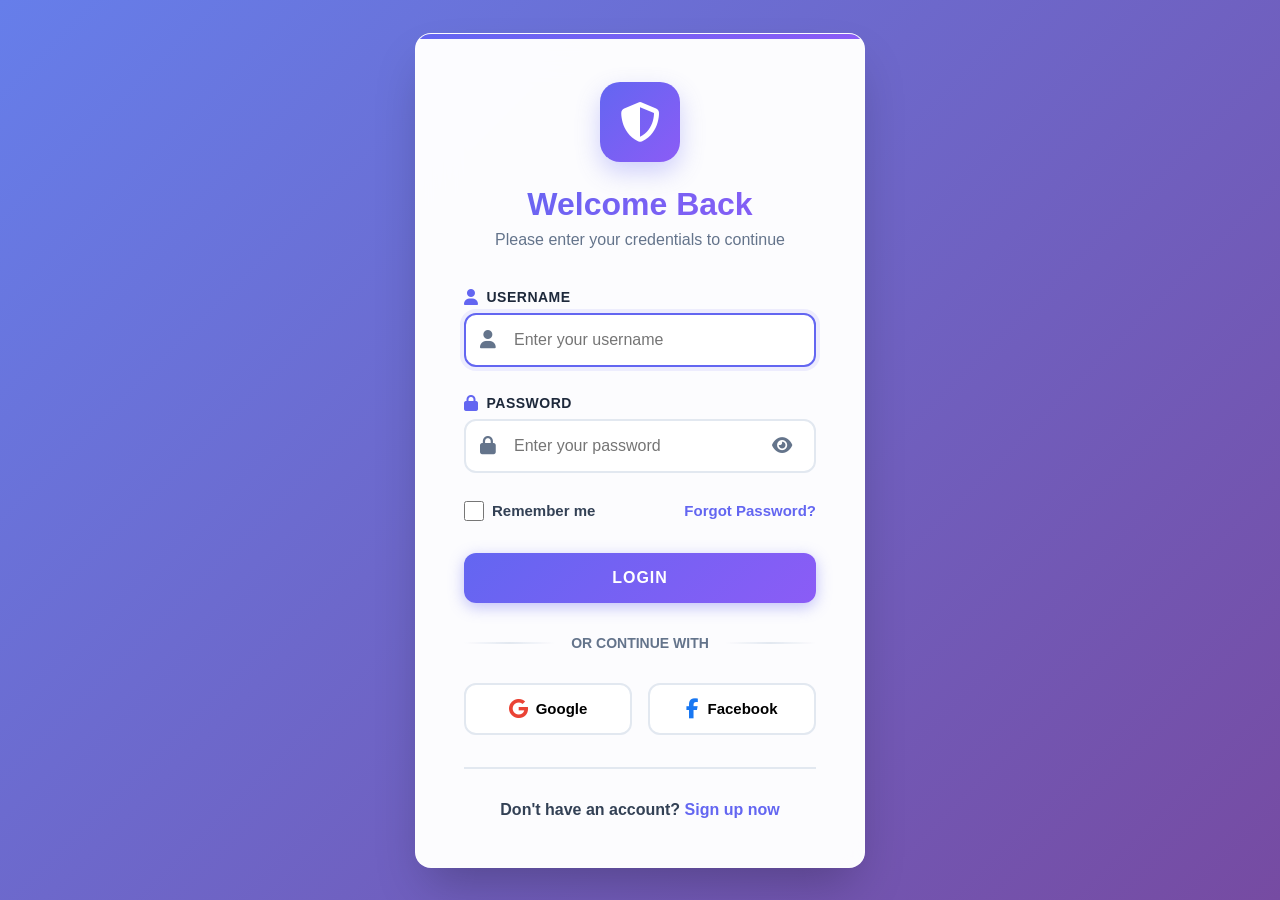
==== commit 08962ff0: "Add user management backend and frontend structure" ====
--- a/index.html
+++ b/index.html
@@ -3,570 +3,11 @@
 <head>
     <meta charset="UTF-8">
     <meta name="viewport" content="width=device-width, initial-scale=1.0">
-    <title>Login System - Professional Authentication</title>
-    <link href="https://cdnjs.cloudflare.com/ajax/libs/font-awesome/6.5.1/css/all.min.css" rel="stylesheet">
-    <link href="https://fonts.googleapis.com/css2?family=Inter:wght@300;400;500;600;700;800&display=swap" rel="stylesheet">
+    <title>Login</title>
+    <link href="https://cdnjs.cloudflare.com/ajax/libs/font-awesome/6.5.1/css/all.min.css" rel="stylesheet"> <!-- This link is for the icons used on the page -->
+    <link rel="stylesheet" href="frontend/style.css">
     <style>
-        * {
-            margin: 0;
-            padding: 0;
-            box-sizing: border-box;
-        }
-
-        :root {
-            --primary: #6366f1;
-            --primary-dark: #4f46e5;
-            --primary-light: #818cf8;
-            --secondary: #8b5cf6;
-            --success: #10b981;
-            --error: #ef4444;
-            --warning: #f59e0b;
-            --dark: #1e293b;
-            --light: #f8fafc;
-            --text: #334155;
-            --text-light: #64748b;
-            --border: #e2e8f0;
-            --shadow: 0 4px 6px -1px rgba(0,0,0,0.1);
-            --shadow-lg: 0 20px 25px -5px rgba(0,0,0,0.1);
-            --shadow-xl: 0 25px 50px -12px rgba(0,0,0,0.25);
-            --radius: 12px;
-            --radius-lg: 16px;
-            --transition: all 0.3s cubic-bezier(0.4, 0, 0.2, 1);
-        }
-
-        body {
-            font-family: 'Inter', -apple-system, BlinkMacSystemFont, 'Segoe UI', sans-serif;
-            background: linear-gradient(135deg, #667eea 0%, #764ba2 100%);
-            min-height: 100vh;
-            display: flex;
-            justify-content: center;
-            align-items: center;
-            padding: 1rem;
-            position: relative;
-            overflow: hidden;
-        }
-
-        body::before {
-            content: '';
-            position: fixed;
-            top: 0;
-            left: 0;
-            width: 100%;
-            height: 100%;
-            background: 
-                radial-gradient(circle at 20% 50%, rgba(120, 119, 198, 0.3), transparent 50%),
-                radial-gradient(circle at 80% 80%, rgba(138, 92, 246, 0.3), transparent 50%),
-                radial-gradient(circle at 40% 20%, rgba(59, 130, 246, 0.2), transparent 50%);
-            pointer-events: none;
-            animation: gradientShift 15s ease infinite;
-        }
-
-        @keyframes gradientShift {
-            0%, 100% { opacity: 1; }
-            50% { opacity: 0.8; }
-        }
-
-        .login-wrapper {
-            position: relative;
-            z-index: 1;
-            width: 100%;
-            max-width: 450px;
-        }
-
-        .login-container {
-            background: rgba(255, 255, 255, 0.98);
-            backdrop-filter: blur(20px);
-            padding: 3rem;
-            border-radius: var(--radius-lg);
-            box-shadow: var(--shadow-xl);
-            border: 1px solid rgba(255, 255, 255, 0.5);
-            position: relative;
-            overflow: hidden;
-            animation: slideUp 0.6s cubic-bezier(0.34, 1.56, 0.64, 1);
-        }
-
-        @keyframes slideUp {
-            from {
-                transform: translateY(50px);
-                opacity: 0;
-            }
-            to {
-                transform: translateY(0);
-                opacity: 1;
-            }
-        }
-
-        .login-container::before {
-            content: '';
-            position: absolute;
-            top: 0;
-            left: 0;
-            width: 100%;
-            height: 5px;
-            background: linear-gradient(90deg, var(--primary), var(--secondary));
-        }
-
-        .login-header {
-            text-align: center;
-            margin-bottom: 2.5rem;
-        }
-
-        .logo {
-            width: 80px;
-            height: 80px;
-            margin: 0 auto 1.5rem;
-            background: linear-gradient(135deg, var(--primary), var(--secondary));
-            border-radius: 20px;
-            display: flex;
-            align-items: center;
-            justify-content: center;
-            box-shadow: 0 10px 25px rgba(99, 102, 241, 0.3);
-            animation: float 3s ease-in-out infinite;
-        }
-
-        @keyframes float {
-            0%, 100% { transform: translateY(0); }
-            50% { transform: translateY(-10px); }
-        }
-
-        .logo i {
-            font-size: 2.5rem;
-            color: white;
-        }
-
-        .login-header h1 {
-            font-size: 2rem;
-            font-weight: 800;
-            background: linear-gradient(135deg, var(--primary) 0%, var(--secondary) 100%);
-            -webkit-background-clip: text;
-            -webkit-text-fill-color: transparent;
-            background-clip: text;
-            margin-bottom: 0.5rem;
-        }
-
-        .login-header p {
-            color: var(--text-light);
-            font-size: 1rem;
-            font-weight: 500;
-        }
-
-        .alert {
-            padding: 1rem 1.25rem;
-            border-radius: var(--radius);
-            margin-bottom: 1.5rem;
-            display: none;
-            align-items: center;
-            gap: 0.75rem;
-            font-weight: 600;
-            font-size: 0.9375rem;
-            animation: slideDown 0.4s cubic-bezier(0.34, 1.56, 0.64, 1);
-        }
-
-        @keyframes slideDown {
-            from {
-                transform: translateY(-20px);
-                opacity: 0;
-            }
-            to {
-                transform: translateY(0);
-                opacity: 1;
-            }
-        }
-
-        .alert.show {
-            display: flex;
-        }
-
-        .alert i {
-            font-size: 1.25rem;
-        }
-
-        .alert-error {
-            background: linear-gradient(135deg, #fef2f2 0%, #fee2e2 100%);
-            color: var(--error);
-            border: 2px solid #fecaca;
-        }
-
-        .alert-success {
-            background: linear-gradient(135deg, #f0fdf4 0%, #dcfce7 100%);
-            color: var(--success);
-            border: 2px solid #bbf7d0;
-        }
-
-        .alert-warning {
-            background: linear-gradient(135deg, #fffbeb 0%, #fef3c7 100%);
-            color: var(--warning);
-            border: 2px solid #fde68a;
-        }
-
-        .input-group {
-            position: relative;
-            margin-bottom: 1.75rem;
-        }
-
-        .input-group label {
-            display: block;
-            margin-bottom: 0.5rem;
-            color: var(--dark);
-            font-weight: 700;
-            font-size: 0.875rem;
-            text-transform: uppercase;
-            letter-spacing: 0.5px;
-            display: flex;
-            align-items: center;
-            gap: 0.5rem;
-        }
-
-        .input-group label i {
-            color: var(--primary);
-            font-size: 1rem;
-        }
-
-        .input-wrapper {
-            position: relative;
-        }
-
-        .input-icon {
-            position: absolute;
-            left: 1rem;
-            top: 50%;
-            transform: translateY(-50%);
-            color: var(--text-light);
-            font-size: 1.125rem;
-            transition: var(--transition);
-        }
-
-        .input-group input {
-            width: 100%;
-            padding: 1rem 1rem 1rem 3rem;
-            border: 2px solid var(--border);
-            border-radius: var(--radius);
-            font-size: 1rem;
-            font-weight: 500;
-            transition: var(--transition);
-            font-family: inherit;
-            background: white;
-        }
-
-        .input-group input:focus {
-            outline: none;
-            border-color: var(--primary);
-            box-shadow: 0 0 0 4px rgba(99, 102, 241, 0.1);
-        }
-
-        .input-group input:focus ~ .input-icon {
-            color: var(--primary);
-        }
-
-        .input-group.error input {
-            border-color: var(--error);
-            animation: shake 0.4s;
-        }
-
-        @keyframes shake {
-            0%, 100% { transform: translateX(0); }
-            25% { transform: translateX(-10px); }
-            75% { transform: translateX(10px); }
-        }
-
-        .password-toggle {
-            position: absolute;
-            right: 1rem;
-            top: 50%;
-            transform: translateY(-50%);
-            background: none;
-            border: none;
-            color: var(--text-light);
-            cursor: pointer;
-            font-size: 1.125rem;
-            transition: var(--transition);
-            padding: 0.5rem;
-        }
-
-        .password-toggle:hover {
-            color: var(--primary);
-        }
-
-        .input-error {
-            color: var(--error);
-            font-size: 0.8125rem;
-            margin-top: 0.5rem;
-            display: none;
-            font-weight: 600;
-        }
-
-        .input-group.error .input-error {
-            display: block;
-        }
-
-        .remember-forgot {
-            display: flex;
-            justify-content: space-between;
-            align-items: center;
-            margin-bottom: 2rem;
-        }
-
-        .remember-me {
-            display: flex;
-            align-items: center;
-            gap: 0.5rem;
-            cursor: pointer;
-            user-select: none;
-        }
-
-        .remember-me input[type="checkbox"] {
-            width: 20px;
-            height: 20px;
-            accent-color: var(--primary);
-            cursor: pointer;
-        }
-
-        .remember-me label {
-            color: var(--text);
-            font-weight: 600;
-            cursor: pointer;
-            font-size: 0.9375rem;
-        }
-
-        .forgot-password {
-            color: var(--primary);
-            text-decoration: none;
-            font-weight: 600;
-            font-size: 0.9375rem;
-            transition: var(--transition);
-        }
-
-        .forgot-password:hover {
-            color: var(--primary-dark);
-            text-decoration: underline;
-        }
-
-        .login-btn {
-            width: 100%;
-            padding: 1rem 1.5rem;
-            background: linear-gradient(135deg, var(--primary), var(--secondary));
-            color: white;
-            border: none;
-            border-radius: var(--radius);
-            font-size: 1rem;
-            font-weight: 700;
-            cursor: pointer;
-            transition: var(--transition);
-            position: relative;
-            overflow: hidden;
-            text-transform: uppercase;
-            letter-spacing: 1px;
-            box-shadow: 0 4px 15px rgba(99, 102, 241, 0.4);
-        }
-
-        .login-btn::before {
-            content: '';
-            position: absolute;
-            top: 50%;
-            left: 50%;
-            width: 0;
-            height: 0;
-            border-radius: 50%;
-            background: rgba(255, 255, 255, 0.3);
-            transform: translate(-50%, -50%);
-            transition: width 0.6s, height 0.6s;
-        }
-
-        .login-btn:hover::before {
-            width: 300px;
-            height: 300px;
-        }
-
-        .login-btn:hover {
-            box-shadow: 0 6px 20px rgba(99, 102, 241, 0.5);
-            transform: translateY(-2px);
-        }
-
-        .login-btn:active {
-            transform: translateY(0);
-        }
-
-        .login-btn:disabled {
-            opacity: 0.7;
-            cursor: not-allowed;
-        }
-
-        .login-btn.loading {
-            color: transparent;
-        }
-
-        .spinner {
-            position: absolute;
-            top: 50%;
-            left: 50%;
-            transform: translate(-50%, -50%);
-            display: none;
-        }
-
-        .login-btn.loading .spinner {
-            display: block;
-        }
-
-        .spinner i {
-            font-size: 1.5rem;
-            color: white;
-            animation: spin 1s linear infinite;
-        }
-
-        @keyframes spin {
-            from { transform: rotate(0deg); }
-            to { transform: rotate(360deg); }
-        }
-
-        .divider {
-            display: flex;
-            align-items: center;
-            margin: 2rem 0;
-            color: var(--text-light);
-            font-weight: 600;
-            font-size: 0.875rem;
-        }
-
-        .divider::before,
-        .divider::after {
-            content: '';
-            flex: 1;
-            height: 2px;
-            background: linear-gradient(90deg, transparent, var(--border), transparent);
-        }
-
-        .divider span {
-            padding: 0 1rem;
-        }
-
-        .social-login {
-            display: grid;
-            grid-template-columns: repeat(2, 1fr);
-            gap: 1rem;
-        }
-
-        .social-btn {
-            padding: 0.875rem;
-            border: 2px solid var(--border);
-            border-radius: var(--radius);
-            background: white;
-            cursor: pointer;
-            transition: var(--transition);
-            display: flex;
-            align-items: center;
-            justify-content: center;
-            gap: 0.5rem;
-            font-weight: 600;
-            font-size: 0.9375rem;
-        }
-
-        .social-btn:hover {
-            border-color: var(--primary);
-            background: linear-gradient(135deg, rgba(99, 102, 241, 0.05) 0%, rgba(139, 92, 246, 0.05) 100%);
-            transform: translateY(-2px);
-            box-shadow: var(--shadow);
-        }
-
-        .social-btn i {
-            font-size: 1.25rem;
-        }
-
-        .social-btn.google i {
-            color: #ea4335;
-        }
-
-        .social-btn.facebook i {
-            color: #1877f2;
-        }
-
-        .signup-link {
-            text-align: center;
-            margin-top: 2rem;
-            padding-top: 2rem;
-            border-top: 2px solid var(--border);
-            color: var(--text);
-            font-weight: 600;
-        }
-
-        .signup-link a {
-            color: var(--primary);
-            text-decoration: none;
-            font-weight: 700;
-            transition: var(--transition);
-        }
-
-        .signup-link a:hover {
-            color: var(--primary-dark);
-            text-decoration: underline;
-        }
-
-        .loading-overlay {
-            position: absolute;
-            top: 0;
-            left: 0;
-            right: 0;
-            bottom: 0;
-            background: rgba(255, 255, 255, 0.95);
-            backdrop-filter: blur(8px);
-            display: none;
-            justify-content: center;
-            align-items: center;
-            border-radius: var(--radius-lg);
-            z-index: 10;
-        }
-
-        .loading-overlay.active {
-            display: flex;
-        }
-
-        .loading-overlay i {
-            font-size: 3rem;
-            color: var(--primary);
-            animation: spin 1s linear infinite;
-        }
-
-        /* Responsive Design */
-        @media (max-width: 480px) {
-            .login-container {
-                padding: 2rem 1.5rem;
-            }
-
-            .login-header h1 {
-                font-size: 1.75rem;
-            }
-
-            .logo {
-                width: 70px;
-                height: 70px;
-            }
-
-            .logo i {
-                font-size: 2rem;
-            }
-
-            .social-login {
-                grid-template-columns: 1fr;
-            }
-        }
-
-        /* Accessibility */
-        .visually-hidden {
-            position: absolute;
-            width: 1px;
-            height: 1px;
-            padding: 0;
-            margin: -1px;
-            overflow: hidden;
-            clip: rect(0, 0, 0, 0);
-            white-space: nowrap;
-            border-width: 0;
-        }
-
-        /* Focus visible for keyboard navigation */
-        *:focus-visible {
-            outline: 3px solid var(--primary);
-            outline-offset: 2px;
-        }
+       
     </style>
 </head>
 <body>
@@ -579,16 +20,17 @@
                 <h1>Welcome Back</h1>
                 <p>Please enter your credentials to continue</p>
             </div>
-
+          <!-- Error alert: shows error messages to the user -->
             <div class="alert alert-error" id="errorAlert">
                 <i class="fas fa-exclamation-circle"></i>
                 <span id="errorMessage"></span>
             </div>
-
+            <!-- Success alert: shows success messages to the user -->
             <div class="alert alert-success" id="successAlert">
                 <i class="fas fa-check-circle"></i>
                 <span id="successMessage"></span>
             </div>
+          
 
             <form id="loginForm" novalidate>
                 <div class="input-group" id="usernameGroup">
@@ -598,6 +40,7 @@
                     </label>
                     <div class="input-wrapper">
                         <i class="input-icon fas fa-user"></i>
+                        
                         <input 
                             type="text" 
                             id="username" 
@@ -644,9 +87,7 @@
 
                 <button type="submit" class="login-btn" id="loginBtn">
                     <span>Login</span>
-                    <span class="spinner">
-                        <i class="fas fa-circle-notch"></i>
-                    </span>
+            
                 </button>
             </form>
 
@@ -675,242 +116,6 @@
         </div>
     </div>
 
-    <script>
-        document.addEventListener('DOMContentLoaded', function() {
-            // DOM Elements
-            const loginForm = document.getElementById('loginForm');
-            const errorAlert = document.getElementById('errorAlert');
-            const successAlert = document.getElementById('successAlert');
-            const errorMessage = document.getElementById('errorMessage');
-            const successMessage = document.getElementById('successMessage');
-            const loginBtn = document.getElementById('loginBtn');
-            const loadingOverlay = document.getElementById('loadingOverlay');
-            const usernameInput = document.getElementById('username');
-            const passwordInput = document.getElementById('password');
-            const togglePassword = document.getElementById('togglePassword');
-            const rememberMe = document.getElementById('rememberMe');
-
-            // Password toggle functionality
-            togglePassword.addEventListener('click', function() {
-                const type = passwordInput.getAttribute('type') === 'password' ? 'text' : 'password';
-                passwordInput.setAttribute('type', type);
-                this.querySelector('i').classList.toggle('fa-eye');
-                this.querySelector('i').classList.toggle('fa-eye-slash');
-            });
-
-            // Remember me functionality
-            if (localStorage.getItem('rememberMe') === 'true') {
-                rememberMe.checked = true;
-                const savedUsername = localStorage.getItem('username');
-                if (savedUsername) {
-                    usernameInput.value = savedUsername;
-                }
-            }
-
-            rememberMe.addEventListener('change', function() {
-                if (this.checked) {
-                    localStorage.setItem('rememberMe', 'true');
-                } else {
-                    localStorage.removeItem('rememberMe');
-                    localStorage.removeItem('username');
-                }
-            });
-
-            // Utility functions
-            function showError(message) {
-                errorMessage.textContent = message;
-                errorAlert.classList.add('show');
-                successAlert.classList.remove('show');
-                setTimeout(() => {
-                    errorAlert.classList.remove('show');
-                }, 5000);
-            }
-
-            function showSuccess(message) {
-                successMessage.textContent = message;
-                successAlert.classList.add('show');
-                errorAlert.classList.remove('show');
-            }
-
-            function startLoading() {
-                loginBtn.classList.add('loading');
-                loginBtn.disabled = true;
-                loadingOverlay.classList.add('active');
-            }
-
-            function stopLoading() {
-                loginBtn.classList.remove('loading');
-                loginBtn.disabled = false;
-                loadingOverlay.classList.remove('active');
-            }
-
-            function validateInput(input) {
-                const group = input.closest('.input-group');
-                const value = input.value.trim();
-
-                if (input.id === 'username') {
-                    if (value.length < 3) {
-                        group.classList.add('error');
-                        return false;
-                    } else {
-                        group.classList.remove('error');
-                        return true;
-                    }
-                }
-
-                if (input.id === 'password') {
-                    if (value.length < 6) {
-                        group.classList.add('error');
-                        return false;
-                    } else {
-                        group.classList.remove('error');
-                        return true;
-                    }
-                }
-
-                return true;
-            }
-
-            // Real-time validation
-            usernameInput.addEventListener('blur', function() {
-                validateInput(this);
-            });
-
-            passwordInput.addEventListener('blur', function() {
-                validateInput(this);
-            });
-
-            usernameInput.addEventListener('input', function() {
-                if (this.value.length >= 3) {
-                    document.getElementById('usernameGroup').classList.remove('error');
-                }
-            });
-
-            passwordInput.addEventListener('input', function() {
-                if (this.value.length >= 6) {
-                    document.getElementById('passwordGroup').classList.remove('error');
-                }
-            });
-
-            // Form submission
-            loginForm.addEventListener('submit', async function(e) {
-                e.preventDefault();
-
-                const username = usernameInput.value.trim();
-                const password = passwordInput.value.trim();
-
-                // Validate inputs
-                const isUsernameValid = validateInput(usernameInput);
-                const isPasswordValid = validateInput(passwordInput);
-
-                if (!isUsernameValid || !isPasswordValid) {
-                    showError('Please fix the errors before submitting');
-                    return;
-                }
-
-                if (!username) {
-                    showError('Please enter your username');
-                    document.getElementById('usernameGroup').classList.add('error');
-                    return;
-                }
-
-                if (!password) {
-                    showError('Please enter your password');
-                    document.getElementById('passwordGroup').classList.add('error');
-                    return;
-                }
-
-                startLoading();
-
-                // AJAX request
-                const xhr = new XMLHttpRequest();
-                xhr.open('POST', 'login.php', true);
-                xhr.setRequestHeader('Content-Type', 'application/x-www-form-urlencoded');
-
-                xhr.onload = function() {
-                    stopLoading();
-                    
-                    if (xhr.status === 200) {
-                        try {
-                            const response = JSON.parse(xhr.responseText);
-                            
-                            if (response.success) {
-                                showSuccess(response.message || 'Login successful! Redirecting...');
-                                
-                                // Save username if remember me is checked
-                                if (rememberMe.checked) {
-                                    localStorage.setItem('username', username);
-                                }
-                                
-                                setTimeout(() => {
-                                    window.location.href = response.redirect || 'dashboard.html';
-                                }, 1500);
-                            } else {
-                                showError(response.message || 'Invalid credentials. Please try again.');
-                            }
-                        } catch (e) {
-                            console.error('Parse error:', e);
-                            // Fallback for non-JSON responses
-                            if (xhr.responseText.includes('Welcome') || xhr.responseText.includes('success')) {
-                                showSuccess('Login successful! Redirecting...');
-                                
-                                if (rememberMe.checked) {
-                                    localStorage.setItem('username', username);
-                                }
-                                
-                                setTimeout(() => {
-                                    window.location.href = 'dashboard.html';
-                                }, 1500);
-                            } else {
-                                showError(xhr.responseText || 'Invalid credentials. Please try again.');
-                            }
-                        }
-                    } else {
-                        showError('Server error! Please try again later.');
-                    }
-                };
-
-                xhr.onerror = function() {
-                    stopLoading();
-                    showError('Connection error! Please check your internet connection.');
-                };
-
-                xhr.ontimeout = function() {
-                    stopLoading();
-                    showError('Request timed out! Please try again.');
-                };
-
-                xhr.timeout = 15000; // 15 seconds
-
-                // Prepare form data
-                const csrfToken = document.querySelector('meta[name="csrf-token"]')?.getAttribute('content');
-                let formData = `username=${encodeURIComponent(username)}&password=${encodeURIComponent(password)}`;
-                
-                if (csrfToken) {
-                    formData += `&csrf_token=${encodeURIComponent(csrfToken)}`;
-                }
-
-                xhr.send(formData);
-            });
-
-            // Enter key support
-            document.addEventListener('keypress', function(e) {
-                if (e.key === 'Enter' && !loginBtn.disabled) {
-                    loginForm.dispatchEvent(new Event('submit'));
-                }
-            });
-
-            // Social login buttons (placeholder functionality)
-            document.querySelectorAll('.social-btn').forEach(btn => {
-                btn.addEventListener('click', function() {
-                    const provider = this.classList.contains('google') ? 'Google' : 'Facebook';
-                    showError(`${provider} login is not implemented yet`);
-                });
-            });
-
-            // Auto-focus on username field
-            usernameInput.focus();
-        });
-    </script>
+    <script src="frontend/script.js"></script>
 </body>
 </html>
--- a/frontend/style.css
+++ b/frontend/style.css
@@ -0,0 +1,550 @@
+     * {
+            margin: 0;
+            padding: 0;
+            box-sizing: border-box;
+        }
+
+        /* Theme Variables
+        Centralized color palette, shadows, and global design settings
+        for consistent styling across the entire project. */
+                
+        :root {
+            --primary: #6366f1;
+            --primary-dark: #4f46e5;
+            --primary-light: #818cf8;
+            --secondary: #8b5cf6;
+            --success: #10b981;
+            --error: #ef4444;
+            --warning: #f59e0b;
+            --dark: #1e293b;
+            --light: #f8fafc;
+            --text: #334155;
+            --text-light: #64748b;
+            --border: #e2e8f0;
+            --shadow: 0 4px 6px -1px rgba(0,0,0,0.1);
+            --shadow-lg: 0 20px 25px -5px rgba(0,0,0,0.1);
+            --shadow-xl: 0 25px 50px -12px rgba(0,0,0,0.25);
+            --radius: 12px;
+            --radius-lg: 16px;
+            --transition: all 0.3s cubic-bezier(0.4, 0, 0.2, 1);
+        }
+
+        body {
+            font-family: 'Inter', -apple-system, BlinkMacSystemFont, 'Segoe UI', sans-serif;
+            background: linear-gradient(135deg, #667eea 0%, #764ba2 100%);
+            min-height: 100vh;
+            display: flex;
+            justify-content: center;
+            align-items: center;
+            padding: 1rem;
+            position: relative;
+            
+        }
+
+        .login-wrapper {
+            position: relative;
+            z-index: 1;
+            width: 100%;
+            max-width: 450px;
+        }
+
+        .login-container {
+            background: rgba(255, 255, 255, 0.98);
+            backdrop-filter: blur(20px);
+            padding: 3rem;
+            border-radius: var(--radius-lg);
+            box-shadow: var(--shadow-xl);
+            border: 1px solid rgba(255, 255, 255, 0.5);
+            position: relative;
+            overflow: hidden;
+            animation: slideUp 0.6s cubic-bezier(0.34, 1.56, 0.64, 1);
+        }
+
+        @keyframes slideUp {
+            from {
+                transform: translateY(50px);
+                opacity: 0;
+            }
+            to {
+                transform: translateY(0);
+                opacity: 1;
+            }
+        }
+
+        .login-container::before {
+            content: '';
+            position: absolute;
+            top: 0;
+            left: 0;
+            width: 100%;
+            height: 5px;
+            background: linear-gradient(90deg, var(--primary), var(--secondary));
+        }
+
+        .login-header {
+            text-align: center;
+            margin-bottom: 2.5rem;
+        }
+
+        .logo {
+            width: 80px;
+            height: 80px;
+            margin: 0 auto 1.5rem;
+            background: linear-gradient(135deg, var(--primary), var(--secondary));
+            border-radius: 20px;
+            display: flex;
+            align-items: center;
+            justify-content: center;
+            box-shadow: 0 10px 25px rgba(99, 102, 241, 0.3);
+            animation: float 3s ease-in-out infinite;
+        }
+
+        @keyframes float {
+            0%, 100% { transform: translateY(0); }
+            50% { transform: translateY(-10px); }
+        }
+
+        .logo i {
+            font-size: 2.5rem;
+            color: white;
+        }
+
+        .login-header h1 {
+            font-size: 2rem;
+            font-weight: 800;
+            background: linear-gradient(135deg, var(--primary) 0%, var(--secondary) 100%);
+            -webkit-background-clip: text;
+            -webkit-text-fill-color: transparent;
+            background-clip: text;
+            margin-bottom: 0.5rem;
+        }
+
+        .login-header p {
+            color: var(--text-light);
+            font-size: 1rem;
+            font-weight: 500;
+        }
+
+        .alert {
+            padding: 1rem 1.25rem;
+            border-radius: var(--radius);
+            margin-bottom: 1.5rem;
+            display: none;
+            align-items: center;
+            gap: 0.75rem;
+            font-weight: 600;
+            font-size: 0.9375rem;
+            animation: slideDown 0.4s cubic-bezier(0.34, 1.56, 0.64, 1);
+        }
+
+        @keyframes slideDown {
+            from {
+                transform: translateY(-20px);
+                opacity: 0;
+            }
+            to {
+                transform: translateY(0);
+                opacity: 1;
+            }
+        }
+
+        .alert.show {
+            display: flex;
+        }
+
+        .alert i {
+            font-size: 1.25rem;
+        }
+
+        .alert-error {
+            background: linear-gradient(135deg, #fef2f2 0%, #fee2e2 100%);
+            color: var(--error);
+            border: 2px solid #fecaca;
+        }
+
+        .alert-success {
+            background: linear-gradient(135deg, #f0fdf4 0%, #dcfce7 100%);
+            color: var(--success);
+            border: 2px solid #bbf7d0;
+        }
+
+        .alert-warning {
+            background: linear-gradient(135deg, #fffbeb 0%, #fef3c7 100%);
+            color: var(--warning);
+            border: 2px solid #fde68a;
+        }
+
+        .input-group {
+            position: relative;
+            margin-bottom: 1.75rem;
+        }
+
+        .input-group label {
+            display: block;
+            margin-bottom: 0.5rem;
+            color: var(--dark);
+            font-weight: 700;
+            font-size: 0.875rem;
+            text-transform: uppercase;
+            letter-spacing: 0.5px;
+            display: flex;
+            align-items: center;
+            gap: 0.5rem;
+        }
+
+        .input-group label i {
+            color: var(--primary);
+            font-size: 1rem;
+        }
+
+        .input-wrapper {
+            position: relative;
+        }
+
+        .input-icon {
+            position: absolute;
+            left: 1rem;
+            top: 50%;
+            transform: translateY(-50%);
+            color: var(--text-light);
+            font-size: 1.125rem;
+            transition: var(--transition);
+        }
+
+        .input-group input {
+            width: 100%;
+            padding: 1rem 1rem 1rem 3rem;
+            border: 2px solid var(--border);
+            border-radius: var(--radius);
+            font-size: 1rem;
+            font-weight: 500;
+            transition: var(--transition);
+            font-family: inherit;
+            background: white;
+        }
+
+        .input-group input:focus {
+            outline: none;
+            border-color: var(--primary);
+            box-shadow: 0 0 0 4px rgba(99, 102, 241, 0.1);
+        }
+
+        .input-group input:focus ~ .input-icon {
+            color: var(--primary);
+        }
+
+        .input-group.error input {
+            border-color: var(--error);
+            animation: shake 0.4s;
+        }
+
+        @keyframes shake {
+            0%, 100% { transform: translateX(0); }
+            25% { transform: translateX(-10px); }
+            75% { transform: translateX(10px); }
+        }
+
+        .password-toggle {
+            position: absolute;
+            right: 1rem;
+            top: 50%;
+            transform: translateY(-50%);
+            background: none;
+            border: none;
+            color: var(--text-light);
+            cursor: pointer;
+            font-size: 1.125rem;
+            transition: var(--transition);
+            padding: 0.5rem;
+        }
+
+        .password-toggle:hover {
+            color: var(--primary);
+        }
+
+        .input-error {
+            color: var(--error);
+            font-size: 0.8125rem;
+            margin-top: 0.5rem;
+            display: none;
+            font-weight: 600;
+        }
+
+        .input-group.error .input-error {
+            display: block;
+        }
+
+        .remember-forgot {
+            display: flex;
+            justify-content: space-between;
+            align-items: center;
+            margin-bottom: 2rem;
+        }
+
+        .remember-me {
+            display: flex;
+            align-items: center;
+            gap: 0.5rem;
+            cursor: pointer;
+            user-select: none;
+        }
+
+        .remember-me input[type="checkbox"] {
+            width: 20px;
+            height: 20px;
+            accent-color: var(--primary);
+            cursor: pointer;
+        }
+
+        .remember-me label {
+            color: var(--text);
+            font-weight: 600;
+            cursor: pointer;
+            font-size: 0.9375rem;
+        }
+
+        .forgot-password {
+            color: var(--primary);
+            text-decoration: none;
+            font-weight: 600;
+            font-size: 0.9375rem;
+            transition: var(--transition);
+        }
+
+        .forgot-password:hover {
+            color: var(--primary-dark);
+            text-decoration: underline;
+        }
+
+        .login-btn {
+            width: 100%;
+            padding: 1rem 1.5rem;
+            background: linear-gradient(135deg, var(--primary), var(--secondary));
+            color: white;
+            border: none;
+            border-radius: var(--radius);
+            font-size: 1rem;
+            font-weight: 700;
+            cursor: pointer;
+            transition: var(--transition);
+            position: relative;
+            overflow: hidden;
+            text-transform: uppercase;
+            letter-spacing: 1px;
+            box-shadow: 0 4px 15px rgba(99, 102, 241, 0.4);
+        }
+
+        .login-btn::before {
+            content: '';
+            position: absolute;
+            top: 50%;
+            left: 50%;
+            width: 0;
+            height: 0;
+            border-radius: 50%;
+            background: rgba(255, 255, 255, 0.3);
+            transform: translate(-50%, -50%);
+            transition: width 0.6s, height 0.6s;
+        }
+
+        .login-btn:hover::before {
+            width: 300px;
+            height: 300px;
+        }
+
+        .login-btn:hover {
+            box-shadow: 0 6px 20px rgba(99, 102, 241, 0.5);
+            transform: translateY(-2px);
+        }
+
+        .login-btn:active {
+            transform: translateY(0);
+        }
+
+        .login-btn:disabled {
+            opacity: 0.7;
+            cursor: not-allowed;
+        }
+
+        .login-btn.loading {
+            color: transparent;
+        }
+
+        .spinner {
+            position: absolute;
+            top: 50%;
+            left: 50%;
+            transform: translate(-50%, -50%);
+            display: none;
+        }
+
+        .login-btn.loading .spinner {
+            display: block;
+        }
+
+        .spinner i {
+            font-size: 1.5rem;
+            color: white;
+            animation: spin 1s linear infinite;
+        }
+
+        @keyframes spin {
+            from { transform: rotate(0deg); }
+            to { transform: rotate(360deg); }
+        }
+
+        .divider {
+            display: flex;
+            align-items: center;
+            margin: 2rem 0;
+            color: var(--text-light);
+            font-weight: 600;
+            font-size: 0.875rem;
+        }
+
+        .divider::before,
+        .divider::after {
+            content: '';
+            flex: 1;
+            height: 2px;
+            background: linear-gradient(90deg, transparent, var(--border), transparent);
+        }
+
+        .divider span {
+            padding: 0 1rem;
+        }
+
+        .social-login {
+            display: grid;
+            grid-template-columns: repeat(2, 1fr);
+            gap: 1rem;
+        }
+
+        .social-btn {
+            padding: 0.875rem;
+            border: 2px solid var(--border);
+            border-radius: var(--radius);
+            background: white;
+            cursor: pointer;
+            transition: var(--transition);
+            display: flex;
+            align-items: center;
+            justify-content: center;
+            gap: 0.5rem;
+            font-weight: 600;
+            font-size: 0.9375rem;
+        }
+
+        .social-btn:hover {
+            border-color: var(--primary);
+            background: linear-gradient(135deg, rgba(99, 102, 241, 0.05) 0%, rgba(139, 92, 246, 0.05) 100%);
+            transform: translateY(-2px);
+            box-shadow: var(--shadow);
+        }
+
+        .social-btn i {
+            font-size: 1.25rem;
+        }
+
+        .social-btn.google i {
+            color: #ea4335;
+        }
+
+        .social-btn.facebook i {
+            color: #1877f2;
+        }
+
+        .signup-link {
+            text-align: center;
+            margin-top: 2rem;
+            padding-top: 2rem;
+            border-top: 2px solid var(--border);
+            color: var(--text);
+            font-weight: 600;
+        }
+
+        .signup-link a {
+            color: var(--primary);
+            text-decoration: none;
+            font-weight: 700;
+            transition: var(--transition);
+        }
+
+        .signup-link a:hover {
+            color: var(--primary-dark);
+            text-decoration: underline;
+        }
+
+        .loading-overlay {
+            position: absolute;
+            top: 0;
+            left: 0;
+            right: 0;
+            bottom: 0;
+            background: rgba(255, 255, 255, 0.95);
+            backdrop-filter: blur(8px);
+            display: none;
+            justify-content: center;
+            align-items: center;
+            border-radius: var(--radius-lg);
+            z-index: 10;
+        }
+
+        .loading-overlay.active {
+            display: flex;
+        }
+
+        .loading-overlay i {
+            font-size: 3rem;
+            color: var(--primary);
+            animation: spin 1s linear infinite;
+        }
+
+        /* Responsive Design */
+        @media (max-width: 480px) {
+            .login-container {
+                padding: 2rem 1.5rem;
+            }
+
+            .login-header h1 {
+                font-size: 1.75rem;
+            }
+
+            .logo {
+                width: 70px;
+                height: 70px;
+            }
+
+            .logo i {
+                font-size: 2rem;
+            }
+
+            .social-login {
+                grid-template-columns: 1fr;
+            }
+        }
+
+        /* Accessibility */
+        .visually-hidden {
+            position: absolute;
+            width: 1px;
+            height: 1px;
+            padding: 0;
+            margin: -1px;
+            overflow: hidden;
+            clip: rect(0, 0, 0, 0);
+            white-space: nowrap;
+            border-width: 0;
+        }
+
+        /* Focus visible for keyboard navigation */
+        *:focus-visible {
+            outline: 3px solid var(--primary);
+            outline-offset: 2px;
+        }
+
+
+
+
+
+        
